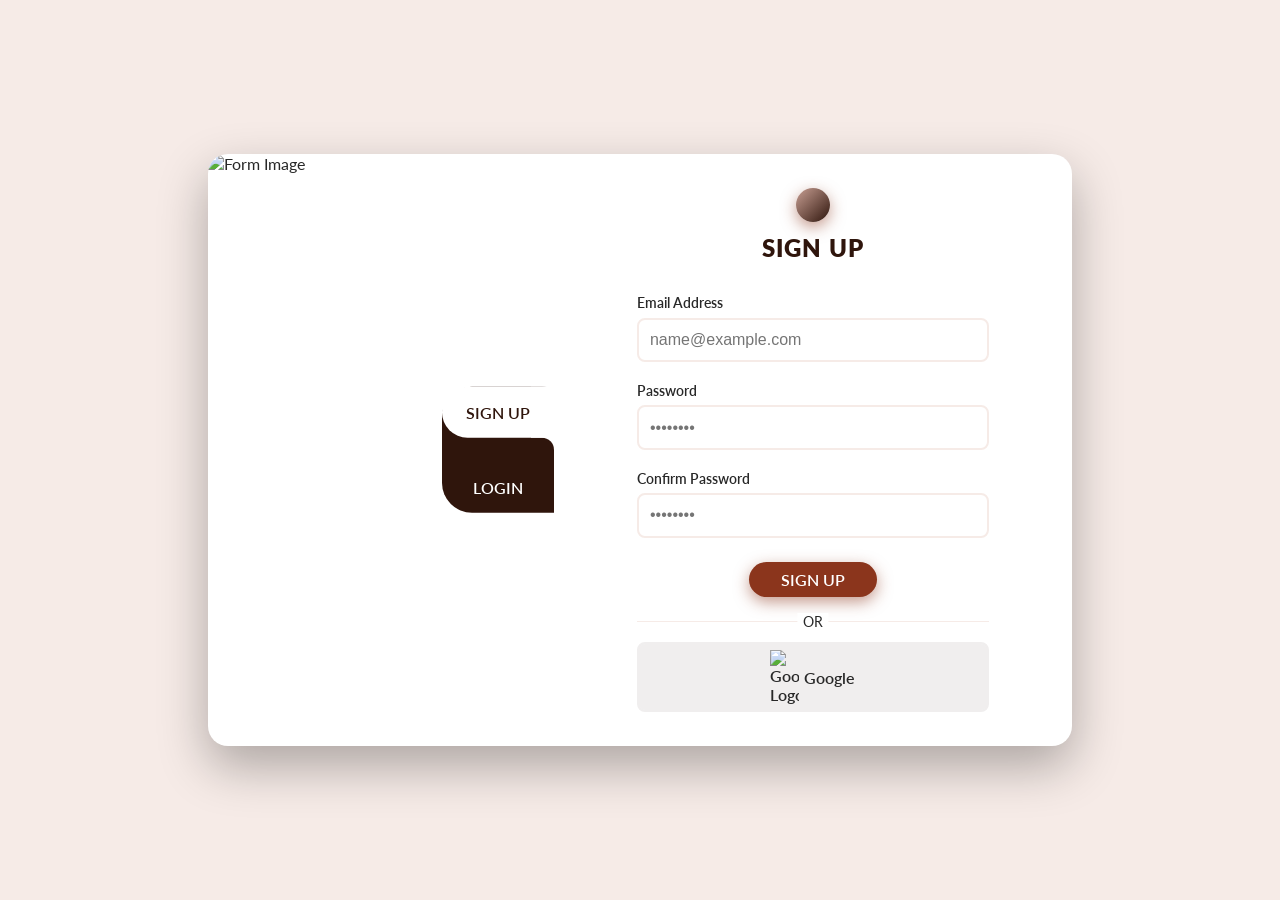
==== index.html @ 8fcd58b2 "Add files via upload" ====
<!doctype html>
<html lang="en">
  <head>
    <meta charset="UTF-8" />
    <meta name="viewport" content="width=device-width, initial-scale=1.0" />
    <title>Login-Signup Form</title>
    <!-- Font Awesome CDN -->
    <link
      rel="stylesheet"
      href="https://cdnjs.cloudflare.com/ajax/libs/font-awesome/7.0.1/css/all.min.css"
      integrity="sha512-2SwdPD6INVrV/lHTZbO2nodKhrnDdJK9/kg2XD1r9uGqPo1cUbujc+IYdlYdEErWNu69gVcYgdxlmVmzTWnetw=="
      crossorigin="anonymous"
      referrerpolicy="no-referrer"
    />

    <!-- Google Font -->
    <link
      href="https://fonts.googleapis.com/css2?family=Lato:ital,wght@0,100;0,300;0,400;0,700;0,900;1,100;1,300;1,400;1,700;1,900&display=swap"
      rel="stylesheet"
    />

    <!-- CSS File -->
    <link rel="stylesheet" href="style.css" />
  </head>
  <body>
    <div class="container">
      <div class="image-panel">
        <img src="img/form-img.jpg" alt="Form Image" />

        <div class="toggle-tab">
          <div class="btn-bg"></div>

          <button type="button" id="signupBtn" class="toggle-btn active">
            sign up
          </button>

          <button type="button" id="loginBtn" class="toggle-btn">login</button>
        </div>
      </div>

      <div class="form-panel">
        <div class="form-content active-form" id="signupForm">
          <div class="user-i-container">
            <i class="fas fa-user-plus"></i>
          </div>

          <h2>sign up</h2>

          <form id="signupFormElement">
            <div class="input-group">
              <label for="signupEmail"
                ><i class="fas fa-at"></i> Email Address</label
              >

              <input
                type="email"
                name="email"
                id="signupEmail"
                placeholder="name@example.com"
                required
              />
            </div>

            <div class="input-group">
              <label for="signupPass"
                ><i class="fas fa-lock"></i> Password</label
              >

              <input
                type="password"
                name="password"
                id="signupPass"
                placeholder="••••••••"
                required
              />
            </div>

            <div class="input-group">
              <label for="confirmPass"
                ><i class="fas fa-lock"></i> Confirm Password</label
              >

              <input
                type="password"
                name="password"
                id="confirmPass"
                placeholder="••••••••"
                required
              />
            </div>

            <button type="submit" class="submit-btn">sign up</button>

            <div class="google">
              <p>or</p>

              <a href="#"
                ><img src="img/google.png" alt="Google Logo" />Google</a
              >
            </div>
          </form>
        </div>

        <div class="form-content" id="loginForm">
          <div class="user-i-container">
            <i class="fas fa-user"></i>
          </div>

          <h2>login</h2>

          <form id="loginFormElement">
            <div class="input-group">
              <label for="loginEmail"
                ><i class="fas fa-at"></i> Email Address</label
              >

              <input
                type="email"
                name="email"
                id="loginEmail"
                placeholder="name@example.com"
                required
              />
            </div>

            <div class="input-group">
              <label for="loginPass"
                ><i class="fas fa-lock"></i> Password</label
              >

              <input
                type="password"
                name="password"
                id="loginPass"
                placeholder="••••••••"
                required
              />
            </div>

            <a href="#" id="forgotPass" class="forgot-pass">Forgot password?</a>

            <button type="submit" class="submit-btn">login</button>

            <div class="google">
              <p>or</p>

              <a href="#"
                ><img src="img/google.png" alt="Google Logo" />Google</a
              >
            </div>
          </form>
        </div>
      </div>
    </div>

    <!-- JS File -->
    <script type="module" src="main.js"></script>
  </body>
</html>
---- style.css ----
:root {
    --bg-clr: #f6ebe7;
    --brown: #8b351c;
    --light-brown: #c89f93;
    --deep-brown: #2f150c;
    --white: #fff;
    --light-white: #f0eeee;
    --text-clr: #282828;
    --toggle-b-r-mob: 30px 30px 0 0;
    --toggle-b-r-pc: 30px 0 0 30px;
    --shadow: 0 5px 15px rgba(139, 54, 28, 0.5);
    --transition: 0.4s;
}

* {
    margin: 0;
    padding: 0;
    box-sizing: border-box;
}

body {
    font-family: 'Lato', sans-serif;
    min-height: 100vh;
    display: grid;
    place-items: center;
    background-color: var(--bg-clr);
    color: var(--text-clr);
    padding-block: 2.5rem;
}

button {
    font-family: inherit;
}

.container {
    width: min(90%, 35rem);
    border-radius: 20px;
    box-shadow: 0 20px 50px rgba(0, 0, 0, 0.3);
    background-color: var(--white);
    overflow: hidden;
}

.image-panel {
    position: relative;
    height: 15rem;
    overflow: hidden;
}

.image-panel img {
    width: 100%;
    height: 100%;
    object-fit: cover;
}

.toggle-tab {
    --btn-height: 3.2rem;
    position: absolute;
    background-color: var(--deep-brown);
    border-radius: var(--toggle-b-r-mob);
    display: flex;
    gap: 1.5rem;
    bottom: 0;
    left: 50%;
    transform: translate(-50%, 0);
}

.toggle-btn {
    border: 0;
    font-size: 1rem;
    padding-inline: 1.5em;
    height: var(--btn-height);
    color: var(--white);
    font-weight: 600;
    background-color: transparent;
    text-wrap: nowrap;
    text-transform: uppercase;
    cursor: pointer;
    transition: var(--transition);
}

.toggle-btn.active {
    anchor-name: --active-btn;
    color: var(--deep-brown);
}

.btn-bg {
    position: absolute;
    height: var(--btn-height);
    border-radius: var(--toggle-b-r-mob);
    left: anchor(left);
    right: anchor(right);
    bottom: anchor(bottom);
    position-anchor: --active-btn;
    background-color: var(--white);
    z-index: -1;
    transition: var(--transition);
}

.btn-bg::before,
.btn-bg::after {
    --curve-size: 1.5rem;
    content: '';
    position: absolute;
    width: var(--curve-size);
    height: var(--curve-size);
    background-color: transparent;
    bottom: 0;
}

.btn-bg::before {
    border-bottom-right-radius: 50%;
    box-shadow: 5px 5px 0 4px var(--white);
    left: calc(var(--curve-size) * -1);
}

.btn-bg::after {
    border-bottom-left-radius: 50%;
    box-shadow: -5px 5px 0 4px var(--white);
    right: calc(var(--curve-size) * -1);
}

.form-panel {
    padding: 1.5rem;
    position: relative;
    display: grid;
    place-items: center;
}

.form-content {
    width: min(100%, 22rem);
    display: none;
    align-items: center;
    flex-direction: column;
    animation: fadeIn 0.5s ease;
}

.form-content.active-form {
    display: flex;
}

.user-i-container {
    font-size: 1.8rem;
    padding: 0.6em;
    margin-bottom: 0.7rem;
    background-image: linear-gradient(135deg,
            var(--light-brown),
            var(--deep-brown));
    color: var(--white);
    border-radius: 50%;
    box-shadow: var(--shadow);
}

h2 {
    color: var(--deep-brown);
    margin-bottom: 2rem;
    letter-spacing: 1px;
    font-weight: 800;
    text-transform: uppercase;
}

form {
    width: 100%;
}

.input-group {
    width: 100%;
}

.input-group:not(:first-of-type) {
    margin-top: 1.25rem;
}

.input-group label {
    display: block;
    font-size: 0.9rem;
    font-weight: 600;
    margin-bottom: 0.4rem;
}

.input-group input {
    width: 100%;
    font-size: 1rem;
    padding: 0.7em;
    border-radius: 8px;
    border: 2px solid var(--bg-clr);
    background-color: transparent;
    outline: 0;
    color: inherit;
    transition: var(--transition);
}

.input-group input:focus {
    background-color: var(--bg-clr);
}

.forgot-pass {
    display: inline-block;
    text-decoration: none;
    color: var(--brown);
    font-size: 0.8rem;
    margin-top: 1rem;
}

.forgot-pass:hover {
    color: var(--deep-brown);
    text-decoration: underline;
}

.submit-btn {
    display: block;
    font-size: 1rem;
    padding: 0.5em 2em;
    margin: 1.5rem auto;
    font-weight: 600;
    text-transform: uppercase;
    border: 0;
    border-radius: 20px;
    background-color: var(--brown);
    color: var(--white);
    box-shadow: var(--shadow);
    cursor: pointer;
    transition: var(--transition);
}

.submit-btn:hover {
    background-color: var(--deep-brown);
    transform: translateY(-2px);
}

.google {
    position: relative;
    width: 100%;
    border-top: 1px solid var(--bg-clr);
    padding-top: 1.25rem;
}

.google p {
    position: absolute;
    text-transform: uppercase;
    font-size: 0.875rem;
    padding-inline: 0.4em;
    background-color: var(--white);
    top: -0.6em;
    left: 50%;
    transform: translateX(-50%);
}

.google a {
    text-decoration: none;
    font-size: 1rem;
    font-weight: 600;
    color: inherit;
    display: flex;
    align-items: center;
    justify-content: center;
    gap: 0.3em;
    background-color: var(--light-white);
    width: 100%;
    border-radius: 8px;
    border: 2px solid var(--light-white);
    padding: 0.4em;
    transition: var(--transition);
}

.google a img {
    width: 1.8rem;
}

.google a:hover {
    background-color: transparent;
}

/* Responsive CSS */
@media (width >=48em) {
    .container {
        width: min(90%, 54rem);
        display: flex;
    }

    .image-panel {
        width: 40%;
        height: 37rem;
    }

    .toggle-tab {
        left: unset;
        bottom: unset;
        top: 50%;
        right: -0.5px;
        transform: translate(0, -50%);
        flex-direction: column;
        border-radius: var(--toggle-b-r-pc);
    }

    .btn-bg {
        border-radius: var(--toggle-b-r-pc);
    }

    .btn-bg::before,
    .btn-bg::after {
        bottom: unset;
        right: 0;
    }

    .btn-bg::before {
        left: unset;
        top: calc(var(--curve-size) * -1);
    }

    .btn-bg::after {
        border-top-right-radius: 50%;
        box-shadow: 5px -5px 0 4px var(--white);
        bottom: calc(var(--curve-size) * -1);
    }

    .form-panel {
        width: 60%;
    }
}

/* Animation */
@keyframes fadeIn {
    from {
        opacity: 0;
        transform: translateY(10px);
    }

    to {
        opacity: 1;
        transform: translateY(0);
    }
}
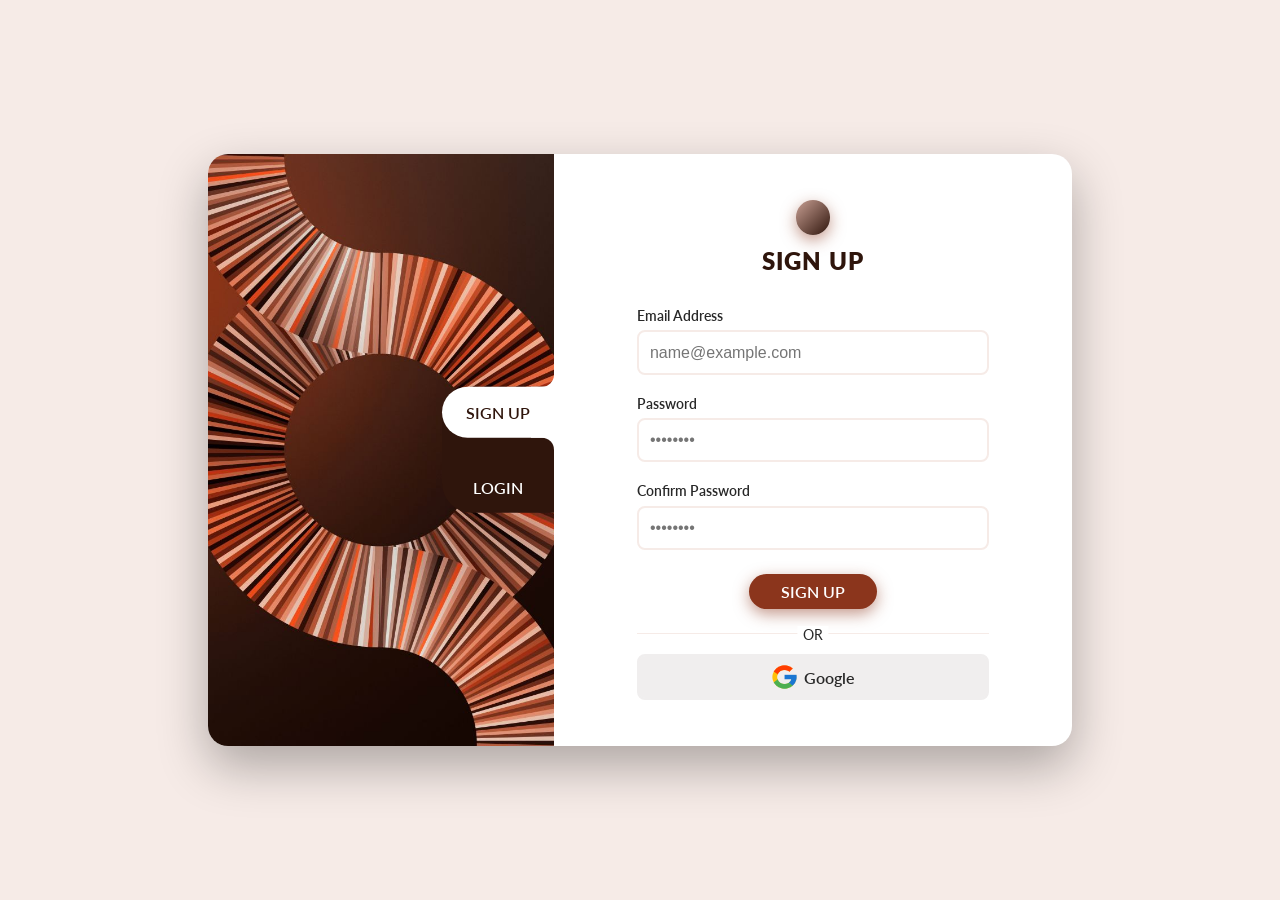
==== commit 3470fe74: "Add files via upload" ====
--- a/index.html
+++ b/index.html
@@ -1,159 +1,125 @@
 <!doctype html>
 <html lang="en">
-  <head>
-    <meta charset="UTF-8" />
-    <meta name="viewport" content="width=device-width, initial-scale=1.0" />
-    <title>Login-Signup Form</title>
-    <!-- Font Awesome CDN -->
-    <link
-      rel="stylesheet"
-      href="https://cdnjs.cloudflare.com/ajax/libs/font-awesome/7.0.1/css/all.min.css"
-      integrity="sha512-2SwdPD6INVrV/lHTZbO2nodKhrnDdJK9/kg2XD1r9uGqPo1cUbujc+IYdlYdEErWNu69gVcYgdxlmVmzTWnetw=="
-      crossorigin="anonymous"
-      referrerpolicy="no-referrer"
-    />
 
-    <!-- Google Font -->
-    <link
-      href="https://fonts.googleapis.com/css2?family=Lato:ital,wght@0,100;0,300;0,400;0,700;0,900;1,100;1,300;1,400;1,700;1,900&display=swap"
-      rel="stylesheet"
-    />
+<head>
+  <meta charset="UTF-8" />
+  <meta name="viewport" content="width=device-width, initial-scale=1.0" />
+  <title>Login-Signup Form</title>
+  <!-- Font Awesome CDN -->
+  <link rel="stylesheet" href="https://cdnjs.cloudflare.com/ajax/libs/font-awesome/7.0.1/css/all.min.css"
+    integrity="sha512-2SwdPD6INVrV/lHTZbO2nodKhrnDdJK9/kg2XD1r9uGqPo1cUbujc+IYdlYdEErWNu69gVcYgdxlmVmzTWnetw=="
+    crossorigin="anonymous" referrerpolicy="no-referrer" />
 
-    <!-- CSS File -->
-    <link rel="stylesheet" href="style.css" />
-  </head>
-  <body>
-    <div class="container">
-      <div class="image-panel">
-        <img src="img/form-img.jpg" alt="Form Image" />
+  <!-- Google Font -->
+  <link
+    href="https://fonts.googleapis.com/css2?family=Lato:ital,wght@0,100;0,300;0,400;0,700;0,900;1,100;1,300;1,400;1,700;1,900&display=swap"
+    rel="stylesheet" />
 
-        <div class="toggle-tab">
-          <div class="btn-bg"></div>
+  <!-- CSS File -->
+  <link rel="stylesheet" href="style.css" />
+</head>
 
-          <button type="button" id="signupBtn" class="toggle-btn active">
-            sign up
-          </button>
+<body>
+  <div class="container">
+    <div class="image-panel">
+      <img src="form-img.jpg" alt="Form Image" />
 
-          <button type="button" id="loginBtn" class="toggle-btn">login</button>
-        </div>
-      </div>
+      <div class="toggle-tab">
+        <div class="btn-bg"></div>
 
-      <div class="form-panel">
-        <div class="form-content active-form" id="signupForm">
-          <div class="user-i-container">
-            <i class="fas fa-user-plus"></i>
-          </div>
+        <button type="button" id="signupBtn" class="toggle-btn active">
+          sign up
+        </button>
 
-          <h2>sign up</h2>
-
-          <form id="signupFormElement">
-            <div class="input-group">
-              <label for="signupEmail"
-                ><i class="fas fa-at"></i> Email Address</label
-              >
-
-              <input
-                type="email"
-                name="email"
-                id="signupEmail"
-                placeholder="name@example.com"
-                required
-              />
-            </div>
-
-            <div class="input-group">
-              <label for="signupPass"
-                ><i class="fas fa-lock"></i> Password</label
-              >
-
-              <input
-                type="password"
-                name="password"
-                id="signupPass"
-                placeholder="••••••••"
-                required
-              />
-            </div>
-
-            <div class="input-group">
-              <label for="confirmPass"
-                ><i class="fas fa-lock"></i> Confirm Password</label
-              >
-
-              <input
-                type="password"
-                name="password"
-                id="confirmPass"
-                placeholder="••••••••"
-                required
-              />
-            </div>
-
-            <button type="submit" class="submit-btn">sign up</button>
-
-            <div class="google">
-              <p>or</p>
-
-              <a href="#"
-                ><img src="img/google.png" alt="Google Logo" />Google</a
-              >
-            </div>
-          </form>
-        </div>
-
-        <div class="form-content" id="loginForm">
-          <div class="user-i-container">
-            <i class="fas fa-user"></i>
-          </div>
-
-          <h2>login</h2>
-
-          <form id="loginFormElement">
-            <div class="input-group">
-              <label for="loginEmail"
-                ><i class="fas fa-at"></i> Email Address</label
-              >
-
-              <input
-                type="email"
-                name="email"
-                id="loginEmail"
-                placeholder="name@example.com"
-                required
-              />
-            </div>
-
-            <div class="input-group">
-              <label for="loginPass"
-                ><i class="fas fa-lock"></i> Password</label
-              >
-
-              <input
-                type="password"
-                name="password"
-                id="loginPass"
-                placeholder="••••••••"
-                required
-              />
-            </div>
-
-            <a href="#" id="forgotPass" class="forgot-pass">Forgot password?</a>
-
-            <button type="submit" class="submit-btn">login</button>
-
-            <div class="google">
-              <p>or</p>
-
-              <a href="#"
-                ><img src="img/google.png" alt="Google Logo" />Google</a
-              >
-            </div>
-          </form>
-        </div>
+        <button type="button" id="loginBtn" class="toggle-btn">login</button>
       </div>
     </div>
 
-    <!-- JS File -->
-    <script type="module" src="main.js"></script>
-  </body>
-</html>
+    <div class="form-panel">
+      <div class="form-content active-form" id="signupForm">
+        <div class="user-i-container">
+          <i class="fas fa-user-plus"></i>
+        </div>
+
+        <h2>sign up</h2>
+
+        <form id="signupFormElement">
+          <div class="input-group">
+            <label for="signupEmail"><i class="fas fa-at"></i> Email Address</label>
+
+            <input type="email" name="email" id="signupEmail" placeholder="name@example.com" required />
+          </div>
+
+          <div class="input-group">
+            <label for="signupPass"><i class="fas fa-lock"></i> Password</label>
+
+            <input type="password" name="password" id="signupPass" placeholder="••••••••" required />
+          </div>
+
+          <div class="input-group">
+            <label for="confirmPass"><i class="fas fa-lock"></i> Confirm Password</label>
+
+            <input type="password" name="password" id="confirmPass" placeholder="••••••••" required />
+          </div>
+
+          <button type="submit" class="submit-btn">sign up</button>
+
+          <div class="google">
+            <p>or</p>
+
+            <a href="#" id="googleSignup" class="google-btn">
+              <img src="google.png" alt="Google Logo" />Google
+            </a>
+          </div>
+        </form>
+      </div>
+
+      <div class="form-content" id="loginForm">
+        <div class="user-i-container">
+          <i class="fas fa-user"></i>
+        </div>
+
+        <h2>login</h2>
+
+        <form id="loginFormElement">
+          <div class="input-group">
+            <label for="loginEmail"><i class="fas fa-at"></i> Email Address</label>
+
+            <input type="email" name="email" id="loginEmail" placeholder="name@example.com" required />
+          </div>
+
+          <div class="input-group">
+            <label for="loginPass"><i class="fas fa-lock"></i> Password</label>
+
+            <input type="password" name="password" id="loginPass" placeholder="••••••••" required />
+          </div>
+
+          <a href="#" id="forgotPass" class="forgot-pass">Forgot password?</a>
+
+          <button type="submit" class="submit-btn">login</button>
+
+          <div class="google">
+            <p>or</p>
+
+            <a href="#" id="googleLogin" class="google-btn">
+              <img src="img/google.png" alt="Google Logo" />Google
+            </a>
+          </div>
+        </form>
+      </div>
+    </div>
+    <div class="user-dashboard" id="userDashboard" style="display: none;">
+      <div class="dashboard-content">
+        <i class="fas fa-user-check"></i>
+        <h2>Welcome!</h2>
+        <p id="userWelcomeMsg">Welcome to your dashboard.</p>
+        <button id="logoutBtn" class="submit-btn" style="background-color: #2f150c;">Log Out</button>
+      </div>
+    </div>
+  </div>
+
+  <!-- JS File -->
+  <script type="module" src="main.js"></script>
+</body>
+
+</html>
--- a/style.css
+++ b/style.css
@@ -329,4 +329,28 @@
         opacity: 1;
         transform: translateY(0);
     }
+}
+
+/* Dashboard Styles */
+.user-dashboard {
+    width: 100%;
+    min-height: 20rem;
+    display: none;
+    align-items: center;
+    justify-content: center;
+    text-align: center;
+    padding: 2rem;
+    animation: fadeIn 0.5s ease;
+}
+
+.dashboard-content i {
+    font-size: 4rem;
+    color: var(--brown);
+    margin-bottom: 1rem;
+}
+
+.dashboard-content p {
+    margin-bottom: 2rem;
+    font-weight: 600;
+    color: var(--brown);
 }
